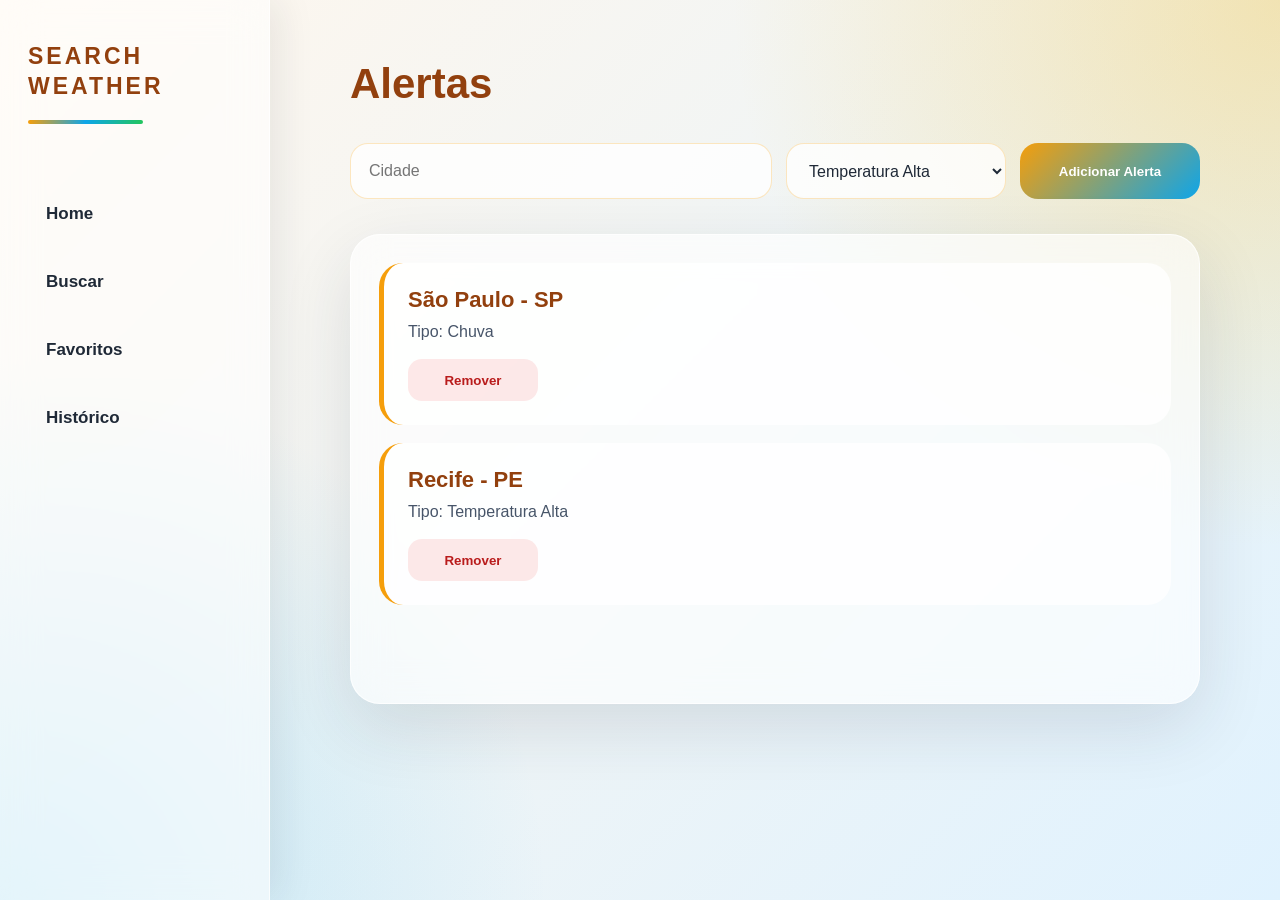
==== frontEnd/parteHTML/alertas.html @ 9f47089c "Finalizando estrutura html e css principal do projeto" ====
<!DOCTYPE html>
<html lang="pt-br">
<head>
    <meta charset="UTF-8">
    <meta name="viewport" content="width=device-width, initial-scale=1.0">
    <title>Search Weather - Alertas</title>
    <link rel="stylesheet" href="/frontEnd/parteCSS/alertas.css">
</head>
<body>

    <nav class="navbar">
        <div>
            <h1>SEARCH WEATHER</h1>

            <ul>
                <li><a href="/frontEnd/parteHTML/index.html">Home</a></li>
                <li><a href="/frontEnd/parteHTML/busca.html">Buscar</a></li>
                <li><a href="/frontEnd/parteHTML/favoritos.html">Favoritos</a></li>
                <li><a href="/frontEnd/parteHTML/historico.html">Histórico</a></li>
            </ul>
        </div>
    </nav>
    
    <main class="main_content">

        <section class="alerts_container">

            <h2>Alertas</h2>

            <form class="alert_form">

                <input type="text" placeholder="Cidade">

                <select>
                    <option>Temperatura Alta</option>
                    <option>Temperatura Baixa</option>
                    <option>Chuva</option>
                    <option>Tempestade</option>
                    <option>Ventos Fortes</option>
                </select>

                <button type="submit">
                    Adicionar Alerta
                </button>

            </form>

            <div class="alerts_list">

                <div class="alert_card">
                    <h3>São Paulo - SP</h3>

                    <p>Tipo: Chuva</p>

                    <button>Remover</button>
                </div>

                <div class="alert_card">
                    <h3>Recife - PE</h3>

                    <p>Tipo: Temperatura Alta</p>

                    <button>Remover</button>
                </div>

            </div>

        </section>

    </main>

</body>
</html>
---- frontEnd/parteCSS/alertas.css ----
* {
    margin: 0;
    padding: 0;
    box-sizing: border-box;
}

body {
    min-height: 100vh;
    display: flex;
    font-family: Arial, Helvetica, sans-serif;
    color: #1f2937;
    background:
        radial-gradient(circle at top right, rgba(251, 191, 36, 0.32), transparent 35%),
        radial-gradient(circle at bottom left, rgba(56, 189, 248, 0.28), transparent 35%),
        linear-gradient(135deg, #fff7ed, #e0f2fe);
}

.navbar {
    width: 270px;
    min-height: 100vh;
    padding: 42px 28px;
    background: rgba(255, 255, 255, 0.58);
    backdrop-filter: blur(18px);
    border-right: 1px solid rgba(255, 255, 255, 0.7);
    box-shadow: 10px 0 35px rgba(31, 41, 55, 0.08);
}

.navbar div {
    display: flex;
    flex-direction: column;
    gap: 65px;
}

.navbar h1 {
    font-size: 23px;
    color: #92400e;
    letter-spacing: 3px;
    line-height: 1.3;
    position: relative;
    padding-bottom: 22px;
}

.navbar h1::after {
    content: "";
    position: absolute;
    left: 0;
    bottom: 0;
    width: 115px;
    height: 4px;
    border-radius: 999px;
    background: linear-gradient(90deg, #f59e0b, #0ea5e9, #22c55e);
}

.navbar ul {
    list-style: none;
    display: flex;
    flex-direction: column;
    gap: 18px;
}

.navbar a {
    color: inherit;
    text-decoration: none;
    display: block;
}

.navbar li {
    padding: 15px 18px;
    border-radius: 18px;
    cursor: pointer;
    color: #1f2937;
    font-size: 17px;
    font-weight: 600;
    transition: 0.25s ease;
}

.navbar li:hover {
    color: #92400e;
    background: rgba(255, 255, 255, 0.65);
    transform: translateX(8px);
    box-shadow: inset 4px 0 0 #f59e0b;
}

.main_content {
    flex: 1;
    min-height: 100vh;
    padding: 60px 80px;
}

.alerts_container {
    width: 100%;
    max-width: 900px;
    margin: 0 auto;
}

.alerts_container h2 {
    font-size: 42px;
    color: #92400e;
    margin-bottom: 35px;
}

.alert_form {
    display: grid;
    grid-template-columns: 1fr 220px 180px;
    gap: 14px;
    margin-bottom: 35px;
}

.alert_form input,
.alert_form select {
    height: 56px;
    padding: 0 18px;
    border-radius: 18px;
    border: 1px solid rgba(245, 158, 11, 0.25);
    background: rgba(255, 255, 255, 0.78);
    outline: none;
    font-size: 16px;
    color: #1f2937;
}

.alert_form input:focus,
.alert_form select:focus {
    border-color: #f59e0b;
    box-shadow: 0 0 0 4px rgba(245, 158, 11, 0.14);
}

.alert_form button {
    border: none;
    border-radius: 18px;
    background: linear-gradient(135deg, #f59e0b, #0ea5e9);
    color: white;
    font-weight: bold;
    cursor: pointer;
    transition: 0.25s ease;
}

.alert_form button:hover {
    transform: translateY(-2px);
    box-shadow: 0 14px 30px rgba(245, 158, 11, 0.25);
}

.alerts_list {
    height: 470px;
    overflow-y: auto;
    padding: 28px;
    border-radius: 30px;
    background: rgba(255, 255, 255, 0.62);
    backdrop-filter: blur(18px);
    border: 1px solid rgba(255, 255, 255, 0.75);
    box-shadow: 0 24px 70px rgba(31, 41, 55, 0.12);
}

.alert_card {
    padding: 24px;
    border-radius: 24px;
    background: rgba(255, 255, 255, 0.78);
    margin-bottom: 18px;
    border-left: 5px solid #f59e0b;
}

.alert_card h3 {
    color: #92400e;
    margin-bottom: 10px;
    font-size: 22px;
}

.alert_card p {
    color: #475569;
    margin-bottom: 18px;
}

.alert_card button {
    width: 130px;
    height: 42px;
    border: none;
    border-radius: 14px;
    background: rgba(239, 68, 68, 0.12);
    color: #b91c1c;
    font-weight: bold;
    cursor: pointer;
    transition: 0.25s ease;
}

.alert_card button:hover {
    background: rgba(239, 68, 68, 0.22);
    transform: translateY(-2px);
}
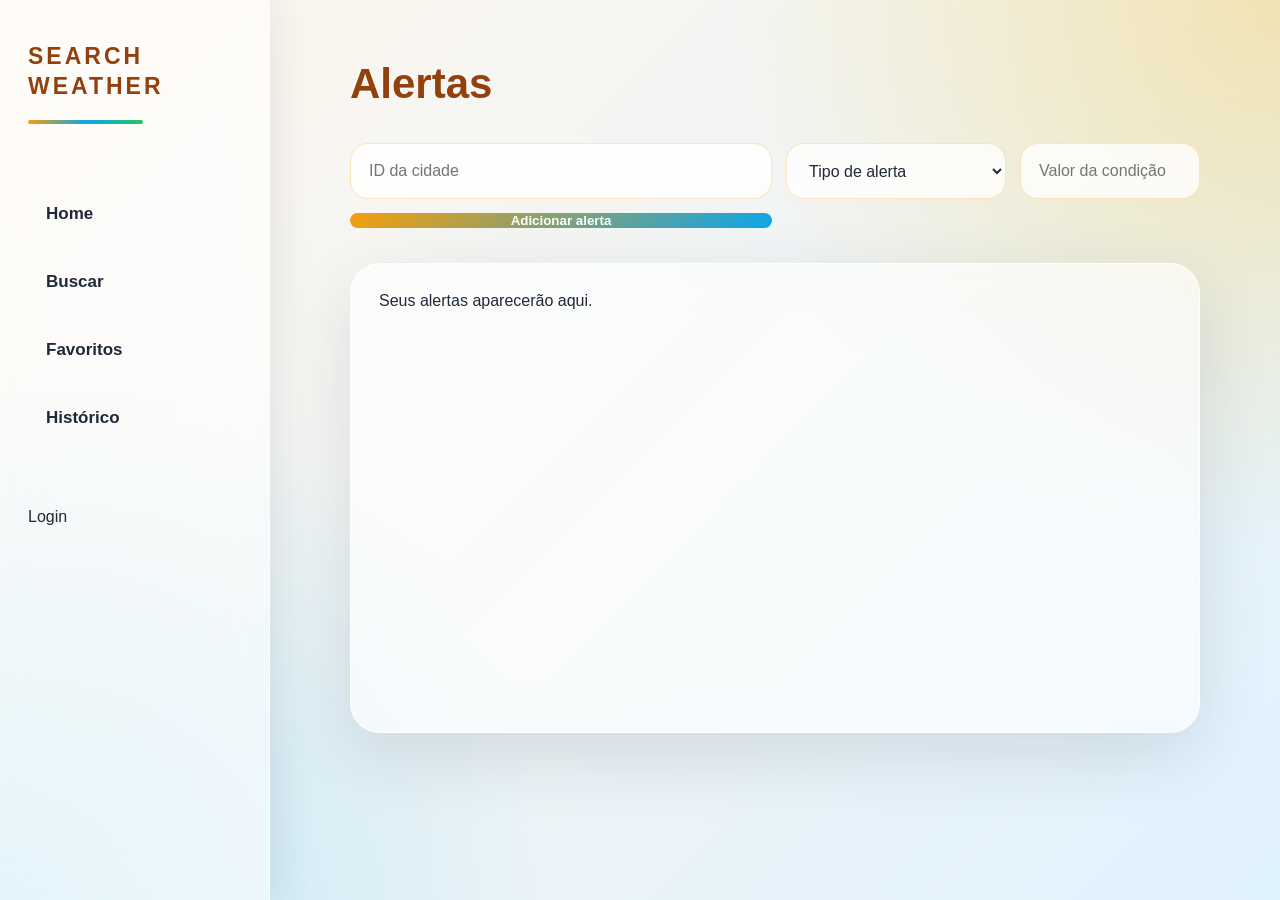
==== commit 99e79a63: "Atualizando HTML" ====
--- a/frontEnd/parteHTML/alertas.html
+++ b/frontEnd/parteHTML/alertas.html
@@ -3,9 +3,17 @@
 <head>
     <meta charset="UTF-8">
     <meta name="viewport" content="width=device-width, initial-scale=1.0">
+
     <title>Search Weather - Alertas</title>
+
     <link rel="stylesheet" href="/frontEnd/parteCSS/alertas.css">
+
+    <link
+        rel="stylesheet"
+        href="https://cdnjs.cloudflare.com/ajax/libs/font-awesome/6.5.1/css/all.min.css"
+    >
 </head>
+
 <body>
 
     <nav class="navbar">
@@ -13,61 +21,157 @@
             <h1>SEARCH WEATHER</h1>
 
             <ul>
-                <li><a href="/frontEnd/parteHTML/index.html">Home</a></li>
-                <li><a href="/frontEnd/parteHTML/busca.html">Buscar</a></li>
-                <li><a href="/frontEnd/parteHTML/favoritos.html">Favoritos</a></li>
-                <li><a href="/frontEnd/parteHTML/historico.html">Histórico</a></li>
+                <li>
+                    <a href="/frontEnd/parteHTML/index.html">
+                        Home
+                    </a>
+                </li>
+                
+                <li>
+                    <a href="/frontEnd/parteHTML/buscar.html">
+                        Buscar
+                    </a>
+                </li>
+
+                <li>
+                    <a href="/frontEnd/parteHTML/favoritos.html">
+                        Favoritos
+                    </a>
+                </li>
+
+                <li>
+                    <a href="/frontEnd/parteHTML/historico.html">
+                        Histórico
+                    </a>
+                </li>
+            
             </ul>
+
+            <div class="user_area">
+                <a
+                    href="/frontEnd/parteHTML/login.html"
+                    id="loginButton"
+                    class="login_button"
+                >
+                    Login
+                </a>
+
+                <div
+                    id="profileMenu"
+                    class="profile_menu"
+                >
+                    <button
+                        type="button"
+                        id="profileButton"
+                        class="profile_button"
+                    >
+                        <i class="fa-solid fa-user"></i>
+
+                        <span id="userName">
+                            Perfil
+                        </span>
+
+                        <i class="fa-solid fa-chevron-down"></i>
+                    </button>
+
+                    <div
+                        id="profileDropdown"
+                        class="profile_dropdown"
+                    >
+                        <a href="/frontEnd/parteHTML/perfil.html">
+                            Meu perfil
+                        </a>
+
+                        <button
+                            type="button"
+                            id="logoutButton"
+                        >
+                            Sair
+                        </button>
+                    </div>
+                </div>
+            </div>
         </div>
     </nav>
-    
+
     <main class="main_content">
-
         <section class="alerts_container">
 
             <h2>Alertas</h2>
 
-            <form class="alert_form">
+            <form
+                id="alertForm"
+                class="alert_form"
+            >
+                <input
+                    type="number"
+                    id="alertCityId"
+                    placeholder="ID da cidade"
+                    min="1"
+                    required
+                >
 
-                <input type="text" placeholder="Cidade">
+                <select
+                    id="alertType"
+                    required
+                >
+                    <option
+                        value=""
+                        selected
+                        disabled
+                    >
+                        Tipo de alerta
+                    </option>
 
-                <select>
-                    <option>Temperatura Alta</option>
-                    <option>Temperatura Baixa</option>
-                    <option>Chuva</option>
-                    <option>Tempestade</option>
-                    <option>Ventos Fortes</option>
+                    <option value="Temperatura alta">
+                        Temperatura alta
+                    </option>
+
+                    <option value="Temperatura baixa">
+                        Temperatura baixa
+                    </option>
+
+                    <option value="Chuva">
+                        Chuva
+                    </option>
+
+                    <option value="Tempestade">
+                        Tempestade
+                    </option>
+
+                    <option value="Ventos fortes">
+                        Ventos fortes
+                    </option>
                 </select>
 
+                <input
+                    type="number"
+                    id="conditionValue"
+                    placeholder="Valor da condição"
+                    step="0.1"
+                >
+
                 <button type="submit">
-                    Adicionar Alerta
+                    Adicionar alerta
                 </button>
-
             </form>
 
-            <div class="alerts_list">
+            <p id="alertMessage"></p>
 
-                <div class="alert_card">
-                    <h3>São Paulo - SP</h3>
-
-                    <p>Tipo: Chuva</p>
-
-                    <button>Remover</button>
-                </div>
-
-                <div class="alert_card">
-                    <h3>Recife - PE</h3>
-
-                    <p>Tipo: Temperatura Alta</p>
-
-                    <button>Remover</button>
-                </div>
-
+            <div
+                id="alertsList"
+                class="alerts_list"
+            >
+                <p class="empty_message">
+                    Seus alertas aparecerão aqui.
+                </p>
             </div>
 
         </section>
+    </main>
 
-    </main>
+    <script src="/frontEnd/parteJS/auth.js"></script>
+    <script src="/frontEnd/parteJS/alertas.js"></script>
 
 </body>
 </html>
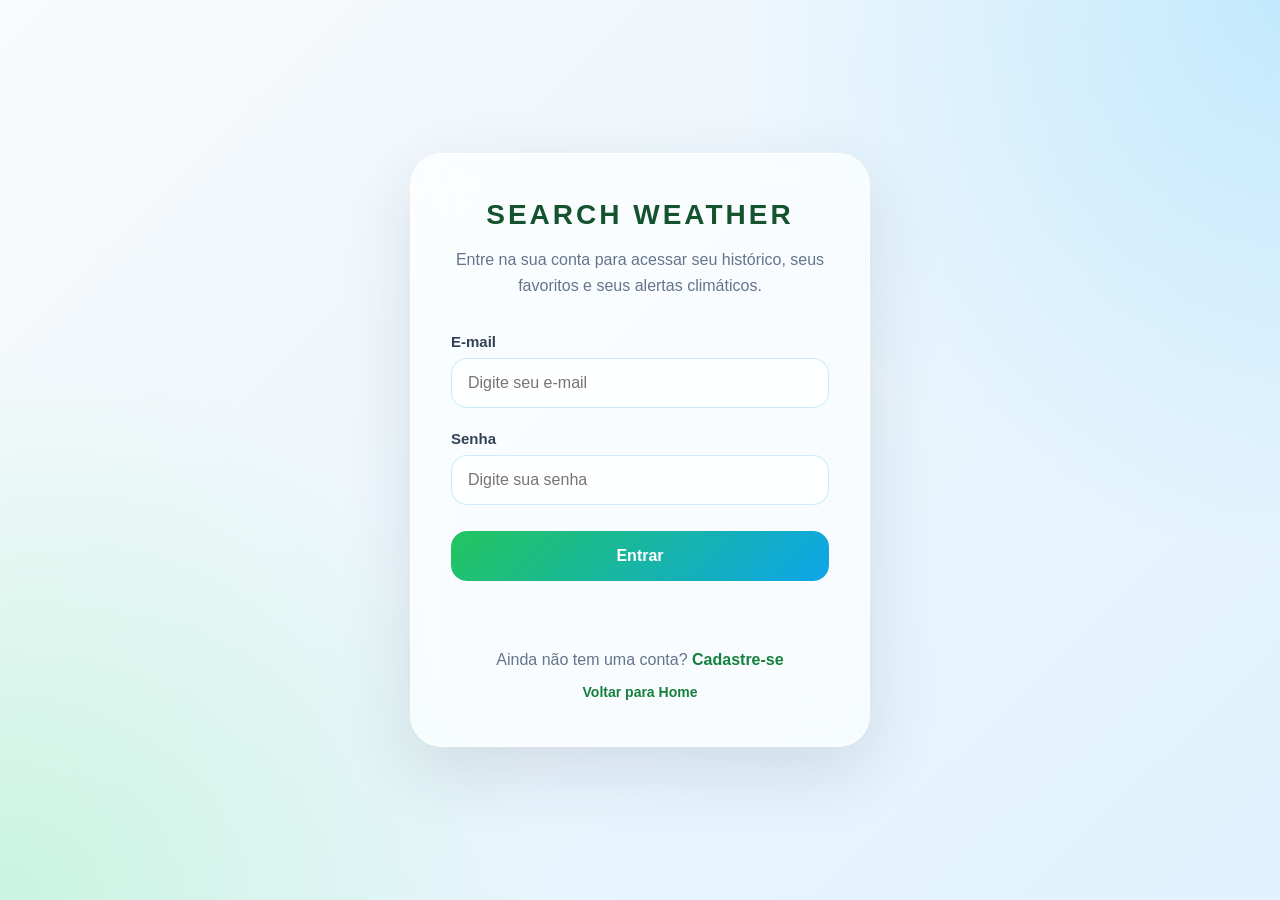
==== commit 8bbf140a: "Adicionando icone ao site" ====
--- a/frontEnd/parteHTML/alertas.html
+++ b/frontEnd/parteHTML/alertas.html
@@ -11,6 +11,12 @@
     <link
         rel="stylesheet"
         href="https://cdnjs.cloudflare.com/ajax/libs/font-awesome/6.5.1/css/all.min.css"
+    >
+
+    <link
+    rel="icon"
+    type="image"
+    href="/img/icons8-night-64.png"
     >
 </head>
 
@@ -26,7 +32,7 @@
                         Home
                     </a>
                 </li>
-                
+
                 <li>
                     <a href="/frontEnd/parteHTML/buscar.html">
                         Buscar
@@ -103,13 +109,18 @@
                 id="alertForm"
                 class="alert_form"
             >
-                <input
-                    type="number"
-                    id="alertCityId"
-                    placeholder="ID da cidade"
-                    min="1"
+                <select
+                    id="alertCity"
                     required
                 >
+                    <option
+                        value=""
+                        selected
+                        disabled
+                    >
+                        Selecione uma cidade
+                    </option>
+                </select>
 
                 <select
                     id="alertType"
@@ -144,13 +155,6 @@
                     </option>
                 </select>
 
-                <input
-                    type="number"
-                    id="conditionValue"
-                    placeholder="Valor da condição"
-                    step="0.1"
-                >
-
                 <button type="submit">
                     Adicionar alerta
                 </button>
--- a/frontEnd/parteCSS/alertas.css
+++ b/frontEnd/parteCSS/alertas.css
@@ -7,79 +7,220 @@
 body {
     min-height: 100vh;
     display: flex;
+
     font-family: Arial, Helvetica, sans-serif;
     color: #1f2937;
+
     background:
-        radial-gradient(circle at top right, rgba(251, 191, 36, 0.32), transparent 35%),
-        radial-gradient(circle at bottom left, rgba(56, 189, 248, 0.28), transparent 35%),
-        linear-gradient(135deg, #fff7ed, #e0f2fe);
-}
+        radial-gradient(
+            circle at top right,
+            rgba(251, 191, 36, 0.32),
+            transparent 35%
+        ),
+        radial-gradient(
+            circle at bottom left,
+            rgba(56, 189, 248, 0.28),
+            transparent 35%
+        ),
+        linear-gradient(
+            135deg,
+            #fff7ed,
+            #e0f2fe
+        );
+}
+
+/* NAVBAR */
 
 .navbar {
     width: 270px;
     min-height: 100vh;
     padding: 42px 28px;
+
     background: rgba(255, 255, 255, 0.58);
+
     backdrop-filter: blur(18px);
+    -webkit-backdrop-filter: blur(18px);
+
     border-right: 1px solid rgba(255, 255, 255, 0.7);
-    box-shadow: 10px 0 35px rgba(31, 41, 55, 0.08);
-}
-
-.navbar div {
+
+    box-shadow:
+        10px 0 35px rgba(31, 41, 55, 0.08);
+}
+
+.navbar > div {
+    min-height: calc(100vh - 84px);
+
     display: flex;
     flex-direction: column;
-    gap: 65px;
+    gap: 60px;
 }
 
 .navbar h1 {
+    position: relative;
+    padding-bottom: 22px;
+
+    color: #92400e;
     font-size: 23px;
-    color: #92400e;
     letter-spacing: 3px;
     line-height: 1.3;
-    position: relative;
-    padding-bottom: 22px;
 }
 
 .navbar h1::after {
     content: "";
+
     position: absolute;
     left: 0;
     bottom: 0;
+
     width: 115px;
     height: 4px;
+
     border-radius: 999px;
-    background: linear-gradient(90deg, #f59e0b, #0ea5e9, #22c55e);
+
+    background:
+        linear-gradient(
+            90deg,
+            #f59e0b,
+            #0ea5e9,
+            #22c55e
+        );
 }
 
 .navbar ul {
     list-style: none;
+
     display: flex;
     flex-direction: column;
     gap: 18px;
 }
 
+.navbar li {
+    border-radius: 18px;
+    transition: 0.25s ease;
+}
+
+.navbar li:hover {
+    background: rgba(255, 255, 255, 0.65);
+    transform: translateX(8px);
+
+    box-shadow:
+        inset 4px 0 0 #f59e0b;
+}
+
 .navbar a {
-    color: inherit;
-    text-decoration: none;
     display: block;
-}
-
-.navbar li {
     padding: 15px 18px;
-    border-radius: 18px;
-    cursor: pointer;
+
     color: #1f2937;
     font-size: 17px;
     font-weight: 600;
+    text-decoration: none;
+}
+
+.navbar li:hover a {
+    color: #92400e;
+}
+
+/* LOGIN E PERFIL */
+
+.user_area {
+    margin-top: auto;
+}
+
+.login_button {
+    display: block;
+    width: 100%;
+    padding: 14px;
+
+    border-radius: 16px;
+
+    background: rgba(255, 255, 255, 0.82);
+    color: #92400e;
+
+    font-size: 16px;
+    font-weight: bold;
+    text-align: center;
+    text-decoration: none;
+
     transition: 0.25s ease;
 }
 
-.navbar li:hover {
-    color: #92400e;
-    background: rgba(255, 255, 255, 0.65);
-    transform: translateX(8px);
-    box-shadow: inset 4px 0 0 #f59e0b;
-}
+.login_button:hover {
+    background: #ffedd5;
+    transform: translateY(-2px);
+}
+
+.profile_menu {
+    position: relative;
+    display: none;
+    width: 100%;
+}
+
+.profile_button {
+    width: 100%;
+    min-height: 50px;
+    padding: 0 14px;
+
+    display: flex;
+    align-items: center;
+    justify-content: space-between;
+    gap: 10px;
+
+    border: none;
+    border-radius: 16px;
+
+    background: rgba(255, 255, 255, 0.82);
+    color: #92400e;
+
+    font-family: inherit;
+    font-size: 15px;
+    font-weight: bold;
+
+    cursor: pointer;
+}
+
+.profile_dropdown {
+    position: absolute;
+    left: 0;
+    bottom: 62px;
+    z-index: 20;
+
+    display: none;
+    width: 100%;
+
+    overflow: hidden;
+    border-radius: 16px;
+
+    background: white;
+
+    box-shadow:
+        0 15px 35px rgba(0, 0, 0, 0.14);
+}
+
+.profile_dropdown a,
+.profile_dropdown button {
+    display: block;
+    width: 100%;
+    padding: 14px;
+
+    border: none;
+    background: white;
+
+    color: #334155;
+    font-family: inherit;
+    font-size: 15px;
+    text-align: left;
+    text-decoration: none;
+
+    cursor: pointer;
+}
+
+.profile_dropdown a:hover,
+.profile_dropdown button:hover {
+    background: #fff7ed;
+}
+
+/* CONTEÚDO */
 
 .main_content {
     flex: 1;
@@ -89,94 +230,142 @@
 
 .alerts_container {
     width: 100%;
-    max-width: 900px;
+    max-width: 950px;
     margin: 0 auto;
 }
 
 .alerts_container h2 {
+    margin-bottom: 35px;
+
+    color: #92400e;
     font-size: 42px;
-    color: #92400e;
-    margin-bottom: 35px;
 }
 
 .alert_form {
-    display: grid;
-    grid-template-columns: 1fr 220px 180px;
+    display: flex;
+    flex-wrap: wrap;
     gap: 14px;
-    margin-bottom: 35px;
-}
-
-.alert_form input,
+    margin-bottom: 18px;
+}
+
+.alert_form select {
+    flex: 1 1 280px;
+}
+
+.alert_form button {
+    flex: 0 0 190px;
+    min-height: 56px;
+}
+
 .alert_form select {
     height: 56px;
     padding: 0 18px;
+
+    border: 1px solid rgba(245, 158, 11, 0.25);
     border-radius: 18px;
-    border: 1px solid rgba(245, 158, 11, 0.25);
+
     background: rgba(255, 255, 255, 0.78);
+
     outline: none;
+
+    color: #1f2937;
     font-size: 16px;
-    color: #1f2937;
 }
 
 .alert_form input:focus,
 .alert_form select:focus {
     border-color: #f59e0b;
-    box-shadow: 0 0 0 4px rgba(245, 158, 11, 0.14);
+
+    box-shadow:
+        0 0 0 4px rgba(245, 158, 11, 0.14);
 }
 
 .alert_form button {
     border: none;
     border-radius: 18px;
-    background: linear-gradient(135deg, #f59e0b, #0ea5e9);
+
+    background:
+        linear-gradient(
+            135deg,
+            #f59e0b,
+            #0ea5e9
+        );
+
     color: white;
     font-weight: bold;
+
     cursor: pointer;
     transition: 0.25s ease;
 }
 
 .alert_form button:hover {
     transform: translateY(-2px);
-    box-shadow: 0 14px 30px rgba(245, 158, 11, 0.25);
+
+    box-shadow:
+        0 14px 30px rgba(245, 158, 11, 0.25);
+}
+
+#alertMessage {
+    min-height: 24px;
+    margin-bottom: 18px;
+
+    text-align: center;
+    font-weight: 600;
 }
 
 .alerts_list {
     height: 470px;
+    padding: 28px;
+
     overflow-y: auto;
-    padding: 28px;
+
+    border: 1px solid rgba(255, 255, 255, 0.75);
     border-radius: 30px;
+
     background: rgba(255, 255, 255, 0.62);
+
     backdrop-filter: blur(18px);
-    border: 1px solid rgba(255, 255, 255, 0.75);
-    box-shadow: 0 24px 70px rgba(31, 41, 55, 0.12);
+    -webkit-backdrop-filter: blur(18px);
+
+    box-shadow:
+        0 24px 70px rgba(31, 41, 55, 0.12);
 }
 
 .alert_card {
+    margin-bottom: 18px;
     padding: 24px;
+
+    border-left: 5px solid #f59e0b;
     border-radius: 24px;
+
     background: rgba(255, 255, 255, 0.78);
-    margin-bottom: 18px;
-    border-left: 5px solid #f59e0b;
 }
 
 .alert_card h3 {
-    color: #92400e;
     margin-bottom: 10px;
+
+    color: #92400e;
     font-size: 22px;
 }
 
 .alert_card p {
+    margin-bottom: 10px;
     color: #475569;
-    margin-bottom: 18px;
 }
 
 .alert_card button {
     width: 130px;
     height: 42px;
+    margin-top: 10px;
+
     border: none;
     border-radius: 14px;
+
     background: rgba(239, 68, 68, 0.12);
     color: #b91c1c;
+
     font-weight: bold;
+
     cursor: pointer;
     transition: 0.25s ease;
 }
@@ -184,4 +373,15 @@
 .alert_card button:hover {
     background: rgba(239, 68, 68, 0.22);
     transform: translateY(-2px);
+}
+
+.empty_message {
+    padding: 50px 20px;
+
+    color: #64748b;
+    text-align: center;
+}
+
+[hidden] {
+    display: none !important;
 }
